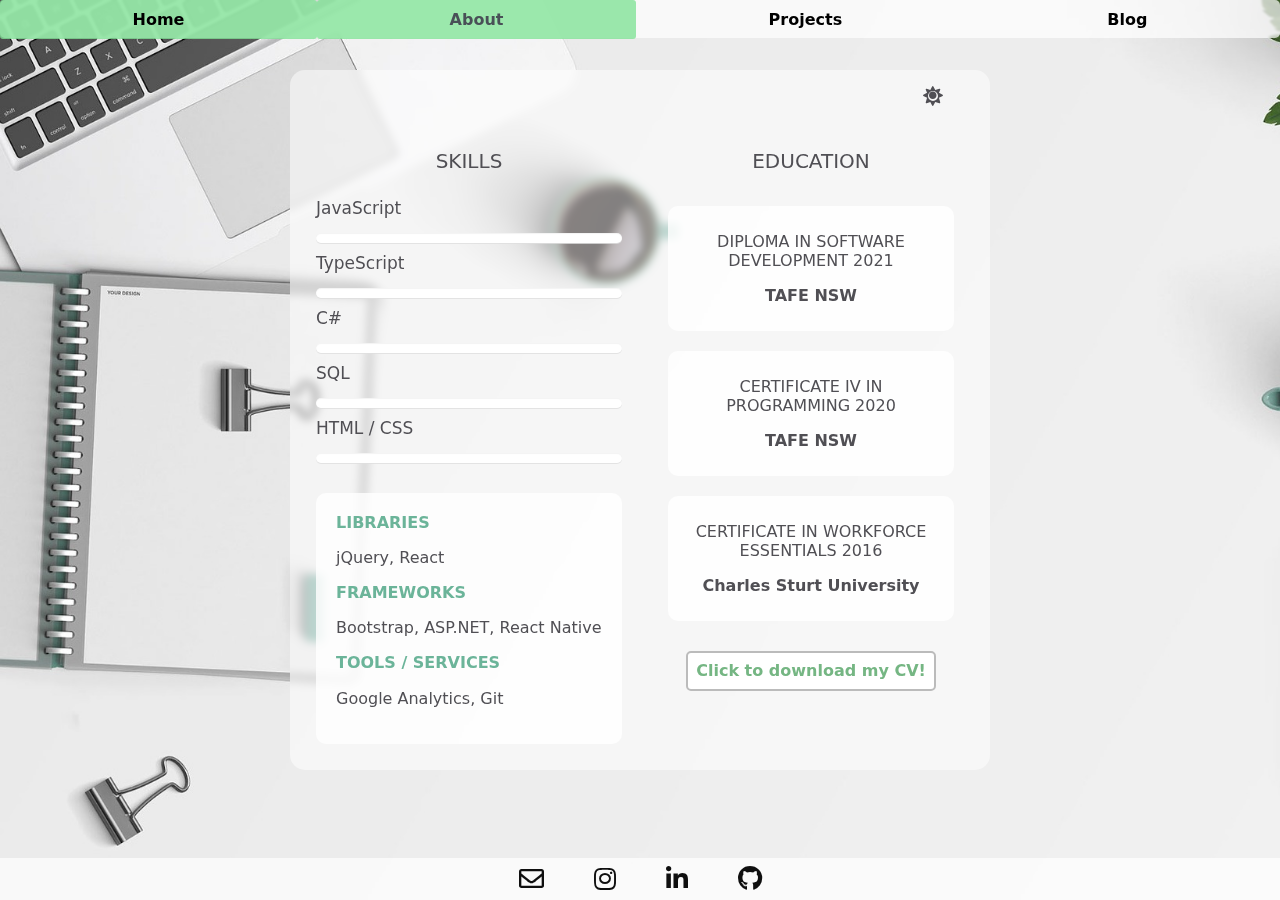
==== about.html @ f610f431 "Title change" ====
<!DOCTYPE html>
<html lang="en-au">

<head>
    <meta charset="utf-8" />
    <meta name="viewport" content="width=device-width, initial-scale=1.0" />
    <title>Lachelle Pavlovic | About</title>
    <link rel="icon" type="image/svg" href="./images/code_html_link_share_icon.svg">
    <link rel="canonical" href="https://lachelle-anne.com/about.html">
    <meta name="referrer" content="none-when-downgrade">
    <link rel="stylesheet" href="https://cdnjs.cloudflare.com/ajax/libs/font-awesome/5.10.2/css/all.min.css" />
    <link href="styles.css?v=31" rel="stylesheet" />

    <!-- Global site tag (gtag.js) - Google Analytics -->
    <script async src="https://www.googletagmanager.com/gtag/js?id=UA-203236141-1"></script>
    <script>
        window.dataLayer = window.dataLayer || [];
        function gtag() { dataLayer.push(arguments); }
        gtag('js', new Date());

        gtag('config', 'UA-203236141-1');
    </script>
</head>

<body>
    <header>
        <div class="navigation">
            <nav>
                <ul class="nav nav-tabs nav-fill">
                    <li class="nav-item">
                        <a class="nav-link" href="index.html">Home</a>
                    </li>
                    <li class="nav-item">
                        <a class="nav-link active" href="about.html">About</a>
                    </li>
                    <li class="nav-item">
                        <a class="nav-link" href="projects.html">Projects</a>
                    </li>
                    <li class="nav-item">
                        <a class="nav-link" href="blog.html">Blog</a>
                    </li>
                </ul>
            </nav>
        </div>
    </header>
    <div class="container">
        <!-- Dark Mode Switch -->
        <div class="theme-switch-wrapper">
            <label class="theme-switch">
                <input type="checkbox">
                <span id="toggle-icon">
                    <i class="fas fa-sun"></i>
                </span>
            </label>
        </div>
        <div class="column">
            <h5 class="subtitle text-center" style="padding: 15px;">SKILLS
            </h5>
            <div class="bar">
                <div class="info">
                    <span>JavaScript</span>
                </div>
                <div class="progress-line javascript">
                    <span></span>
                </div>
            </div>
            <div class="bar">
                <div class="info">
                    <span>TypeScript</span>
                </div>
                <div class="progress-line typescript">
                    <span></span>
                </div>
            </div>
            <div class="bar">
                <div class="info">
                    <span>C#</span>
                </div>
                <div class="progress-line c-sharp">
                    <span></span>
                </div>
            </div>
            <div class="bar">
                <div class="info">
                    <span>SQL</span>
                </div>
                <div class="progress-line sql">
                    <span></span>
                </div>
            </div>
            <div class="bar">
                <div class="info">
                    <span>HTML / CSS</span>
                </div>
                <div class="progress-line html-css">
                    <span></span>
                </div>
            </div>
            <div class="bubble" style="margin-top: 30px; padding: 20px;">
                <h6 class="skills-type">LIBRARIES</h6>
                <p class="skills">jQuery, React</p>
                <h6 class="skills-type">FRAMEWORKS</h6>
                <p class="skills">Bootstrap, ASP.NET, React Native</p>
                <h6 class="skills-type">TOOLS / SERVICES</h6>
                <p class="skills">Google Analytics, Git</p>
            </div>
        </div>
        <div class="column">
            <h5 class="subtitle text-center" style="padding: 15px;">EDUCATION
            </h5>
            <div class="education">
                <div class="bubble">
                    <p>DIPLOMA IN SOFTWARE DEVELOPMENT 2021</p>
                    <p><b>TAFE NSW</b></p>
                </div>
            </div>
            <div class="education">
                <div class="bubble">
                    <p>CERTIFICATE IV IN PROGRAMMING 2020</p>
                    <p><b>TAFE NSW</b></p>
                </div>
            </div>
            <div class="education">
                <div class="bubble">
                    <p>CERTIFICATE IN WORKFORCE ESSENTIALS 2016</p>
                    <p><b>Charles Sturt University</b></p>
                </div>
            </div>
            <a class="link" style="margin-top: 20px;" href="./documents/Resume-CV-Lachelle-Pavlovic.pdf" download>Click
                to
                download my CV!</a>
        </div>
    </div>
    <footer class="footer">
        <a title="Email" target="_blank" rel="noopener noreferrer" href="mailto:lachelle.anne@gmail.com"><i
                class="far fa-envelope footer-icon" alt="email"></i></a>
        <a title="Instagram" target="_blank" rel="noopener noreferrer" href="https://www.instagram.com/la_codes/"><i
                class="fab fa-instagram footer-icon" alt="instagram"></i></a>
        <a title="LinkedIn" target="_blank" rel="noopener noreferrer"
            href="https://www.linkedin.com/in/lachelle-anne/"><i class="fab fa-linkedin-in footer-icon"
                alt="linkedin"></i></a>
        <a title="GitHub" target="_blank" rel="noopener noreferrer" href="https://github.com/lachelle-anne"><i
                class="fab fa-github footer-icon" alt="github"></i></a>
    </footer>
    <script src="script.js"></script>
</body>

</html>
---- styles.css ----
﻿/* General Settings */

:root {
  /* Background */
  --bg-color: #ebebeb;
  --bg-position: top left;
  --bg-image: url("images/bg.jpg");
  /* Header / Footer */
  --text-nav-link: #000000;
  --nav-and-footer-bar: rgba(255, 255, 255, 0.7);
  --footer-icon: #0f0f0f;
  /* Containers */
  --content-container: rgba(255, 255, 255, 0.5);
  --link-container: #ffffff;
  --progress-line-box-color: #ffffff;
  --content-bubble-inner: rgba(255, 255, 255, 0.8);
  /* Text */
  --text: #504f54;
}

[data-theme="dark"] {
  /* Background */
  --bg-color: #09090b;
  --bg-position: top center;
  --bg-image: url("images/bg-dark.jpg");
  /* Header / Footer */
  --text-nav-link: #f0f0f0;
  --nav-and-footer-bar: rgba(37, 35, 35, 0.7);
  --footer-icon: rgb(240, 238, 238);
  /* Containers */
  --content-container: rgba(37, 35, 35, 0.5);
  --link-container: #252525;
  --progress-line-box-color: #161616;
  --content-bubble-inner: rgba(12, 12, 12, 0.6);
  /* Text */
  --text: #dad9e2;
}

/* Dark Mode Toggle */
.theme-switch-wrapper {
  grid-column: start/end;
  align-items: center;
  display: flex;
  margin-left: auto;
}

.theme-switch-wrapper {
  margin-right: 10px;
  font-size: 1rem;
}

.theme-switch {
  display: inline-block;
  height: 22px;
  position: relative;
  width: 41px;
}

.theme-switch input {
  display: none;
}

.fas {
  font-size: 20px;
  margin-right: 10px;
}

/* Body */

html {
  overflow-y: scroll;
  scroll-behavior: smooth;
}
body {
  --bs-font-sans-serif: system-ui, -apple-system, "Segoe UI", Roboto,
    "Helvetica Neue", Arial, "Noto Sans", "Liberation Sans", sans-serif,
    "Apple Color Emoji", "Segoe UI Emoji", "Segoe UI Symbol", "Noto Color Emoji";
  position: relative;
  background: no-repeat;
  background-image: var(--bg-image);
  background-attachment: fixed;
  background-size: cover;
  background-color: var(--bg-color);
  background-position: var(--bg-position);
  width: 100%;
  font-family: var(--bs-font-sans-serif);
  margin: 0;
}

/* Content Container */
.container {
  margin-top: 70px;
  margin-bottom: 75px;
  display: grid;
  grid-template-columns: [start] repeat(2, 1fr) [end];
  background-color: var(--content-container);
  backdrop-filter: blur(4px);
  -webkit-backdrop-filter: blur(4px);
  border-radius: 15px;
  color: var(--text);
  max-width: 700px;
  margin-left: auto;
  margin-right: auto;
  gap: 16px;
  padding: 16px;
}

/* Content Styling */

.heading-title {
  grid-column: start / end;
}
.text-center {
  text-align: center !important;
}
*,
*::before,
*::after {
  box-sizing: border-box;
}

h6,
.h6,
h5,
.h5,
h4,
.h4,
h3,
.h3,
h2,
.h2,
h1,
.h1 {
  margin-top: 0;
  margin-bottom: 0.5rem;
  font-weight: 500;
  line-height: 1.2;
}

h1,
.h1 {
  font-size: calc(1.375rem + 1.5vw);
}
h2,
.h2 {
  font-size: calc(1.325rem + 0.9vw);
}
h3,
.h3 {
  font-size: calc(1.3rem + 0.6vw);
}
h4,
.h4 {
  font-size: calc(1.275rem + 0.3vw);
}
h5,
.h5 {
  font-size: 1.25rem;
}
h6,
.h6 {
  font-size: 1rem;
}

/* Navigation Bar */

.navigation {
  position: fixed;
  top: 0;
  width: 100%;
  z-index: 1;
}
.nav {
  display: flex;
  flex-wrap: wrap;
  padding-left: 0;
  margin-bottom: 0;
  list-style: none;
  border-radius: 5px;
}
.nav-link {
  color: var(--text-nav-link);
  font-weight: bold;
  display: block;
  padding: 0.5rem 1rem;
  text-decoration: none;
  transition: color 0.15s ease-in-out, background-color 0.15s ease-in-out,
    border-color 0.15s ease-in-out;
}
.nav-tabs {
  background-color: var(--nav-and-footer-bar);
  backdrop-filter: blur(1px);
  -webkit-backdrop-filter: blur(1px);
}
.nav-tabs .nav-link {
  margin-bottom: -1px;
  background: none;
  border-radius: 3px;
  padding: 10px;
}

.nav-tabs .nav-link:hover,
.nav-tabs .nav-link:focus {
  border-color: #e9ecef #e9ecef #dee2e6;
  background-color: rgba(130, 226, 151, 0.8);
  isolation: isolate;
  border-radius: 3px;
}
.nav-link.disabled {
  color: #6c757d;
  pointer-events: none;
  cursor: default;
}
.nav-tabs .nav-link.active,
.nav-tabs .nav-item.show .nav-link {
  color: #495057;
  background-color: rgba(130, 226, 151, 0.8);
}
.nav-fill > .nav-link,
.nav-fill .nav-item {
  flex: 1 1 auto;
  text-align: center;
}

ul {
  margin-top: 0;
}

/* Footer Settings */

/* Footer */
.footer {
  display: flex;
  justify-content: center;
  position: fixed;
  bottom: 0;
  width: 100%;
  background-color: var(--nav-and-footer-bar);
  backdrop-filter: blur(1px);
  -webkit-backdrop-filter: blur(1px);
  padding: 8px;
}
.footer-icon {
  font-size: 25px;
  padding-left: 25px;
  padding-right: 25px;
  color: var(--footer-icon);
}
.footer-icon:hover {
  color: rgb(73, 190, 149);
}

/* Home Page */

.profile-image {
  border-radius: 120px;
  border: 2px solid lightgray;
  max-width: 250px;
  grid-column: start/end;
  margin-left: auto;
  margin-right: auto;
  display: block;
}
.welcome {
  margin-left: auto;
  margin-right: auto;
  display: block;
  align-self: center;
}
.paragraph {
  background-color: var(--content-bubble-inner);
  grid-column: start / end;
  padding: 0 18px;
  border-radius: 10px;
}

/* About Page */

.subtitle {
  padding-bottom: 20px;
}
.column {
  padding: 10px;
}

/* About Containers */
.education {
  padding: 10px;
  text-align: center;
}
.bubble {
  padding: 10px;
  border-radius: 10px;
  background-color: var(--content-bubble-inner);
}

.skills-type {
  color: rgb(107, 180, 153);
  font-weight: bold;
}
.skills {
  font-weight: 500;
}
/* Skill Bar */
.bar {
  margin: 10px 0;
}
.bar:first-child {
  margin-top: 0px;
}
.bar .info {
  margin-bottom: 15px;
}
.bar .info span {
  font-weight: 500;
  font-size: 17px;
  opacity: 1;
}
.bar .progress-line {
  height: 10px;
  width: 100%;
  background: var(--progress-line-box-color);
  position: relative;
  border-radius: 10px;
  box-shadow: inset 0 1px 1px rgba(0, 0, 0, 0.05),
    0 1px rgba(223, 223, 223, 0.8);
}
@keyframes animate {
  100% {
    transform: scaleX(1);
  }
}
.bar .progress-line span {
  height: 100%;
  position: absolute;
  border-radius: 10px;
  transform: scaleX(0);
  transform-origin: left;
  background: rgb(166, 227, 179);
  animation: animate 1.2s cubic-bezier(1, 0, 0.5, 1) forwards;
}
.bar .progress-line.html-css span {
  width: 60%;
}
.bar .progress-line.javascript span {
  width: 40%;
}
.bar .progress-line.c-sharp span {
  width: 40%;
}
.bar .progress-line.sql span {
  width: 40%;
}
.bar .progress-line.typescript span {
  width: 40%;
}

/* Project Page */

.project-subheading {
  grid-column: start/end;
}
.project {
  padding: 10px;
}
.project-link {
  text-decoration: none;
  color: #504f54;
}
.project-video {
  border-radius: 10px;
  background-color: rgba(255, 255, 255, 0.6);
  grid-column: start/end;
  margin-left: auto;
  margin-right: auto;
  max-width: 600px;
  min-width: 490px;
}
.project-github-icon {
  font-size: 30px;
}
.project-github-icon:hover {
  color: rgb(149, 206, 186);
}
.profile-link {
  color: #75b683;
  text-decoration: none;
  font-weight: bold;
  padding-left: 2px;
  padding-right: 2px;
}
.profile-link:hover {
  background-color: rgb(73, 190, 149);
  color: #f0f0f0;
  border-radius: 5px;
}

/* Blog Page */

/* Dropdown */
.collapsible {
  background-color: rgb(135, 207, 150);
  cursor: pointer;
  padding: 18px;
  grid-column: start/end;
  text-align: left;
  outline: none;
  border: none;
  border-radius: 10px;
  font-weight: 600;
}
.active,
.collapsible:hover {
  background-color: rgb(149, 206, 186);
}

.dropdown-icon {
  float: right;
  height: 18px;
  color: rgb(110, 110, 110);
}

/* Container */
.content {
  padding: 0 18px;
  display: none;
  grid-column: start/end;
  overflow: hidden;
  background-color: var(--content-bubble-inner);
  border-radius: 5px;
}
.link {
  border: 2px solid #bbb;
  border-radius: 5px;
  padding: 2px;
  background-color: var(--link-container);
  color: #75b683;
  font-weight: bold;
  line-height: 2;
  display: block;
  text-align: center;
  max-width: 250px;
  margin-left: auto;
  margin-right: auto;
  margin-top: 10px;
  text-decoration: none;
}
.link:hover {
  background-color: #75b683;
  color: #fff;
}

/* Blog Images */
.blog-image {
  border: 2px solid #bbb;
  border-radius: 5px;
  padding: 2px;
  display: block;
  margin-left: auto;
  margin-right: auto;
}
.square {
  max-width: 300px;
}
.long {
  max-width: 600px;
}
/* Media Heading Settings */
@media (min-width: 1200px) {
  h1,
  .h1 {
    font-size: 2.5rem;
  }
  h2,
  .h2 {
    font-size: 2rem;
  }
  h3,
  .h3 {
    font-size: 1.75rem;
  }
  h4,
  .h4 {
    font-size: 1.5rem;
  }
}

/* Media Settings - Large Tablet Portrait*/
@media screen and (max-width: 768px) {
  html {
    scroll-behavior: smooth;
  }
  body {
    background-size: auto;
  }
  .container {
    max-width: 560px;
    min-width: 460px;
  }
  .profile-image {
    max-width: 155px;
  }
  .navigation {
    padding: 0;
    font-size: 15px;
  }
  .long {
    max-width: 450px;
  }
  .square {
    max-width: 450px;
  }
  .education {
    grid-column: start/end;
  }
  .column {
    grid-column: start/end;
  }
  .project-video {
    max-width: 500px;
    min-width: 400px;
  }
  .progress-line span::after {
    animation: none;
  }
  .progress-line span::before {
    animation: none;
  }
}

/* Media Settings - Small Tablet Portrait*/
@media screen and (max-width: 600px) {
  .container {
    max-width: 450px;
    min-width: 380px;
  }
  .long {
    max-width: 370px;
  }
  .square {
    max-width: 370px;
  }
  .project-video {
    max-width: 380px;
    min-width: 300px;
  }
}

/* Media Settings - Mobile Landscape + Portrait */
@media screen and (max-width: 480px) {
  .container {
    max-width: 330px;
    min-width: 300px;
  }
  .profile-image {
    max-width: 120px;
  }
  .home-image-column {
    grid-column: start/end;
  }
  .welcome {
    grid-column: start/end;
    grid-row: 2;
    padding-top: 0px;
  }
  .column {
    padding: 0;
  }
  .long {
    max-width: 250px;
  }
  .square {
    max-width: 250px;
  }
  .project-video {
    max-width: 270px;
    min-width: 200px;
  }
}

/* Media Settings - Mobile Portrait */
@media screen and (max-width: 320px) {
  .container {
    max-width: 295px;
    min-width: 260px;
  }
  .long {
    max-width: 230px;
  }
  .square {
    max-width: 230px;
  }
  .project-video {
    max-width: 240px;
    min-width: 180px;
  }
}
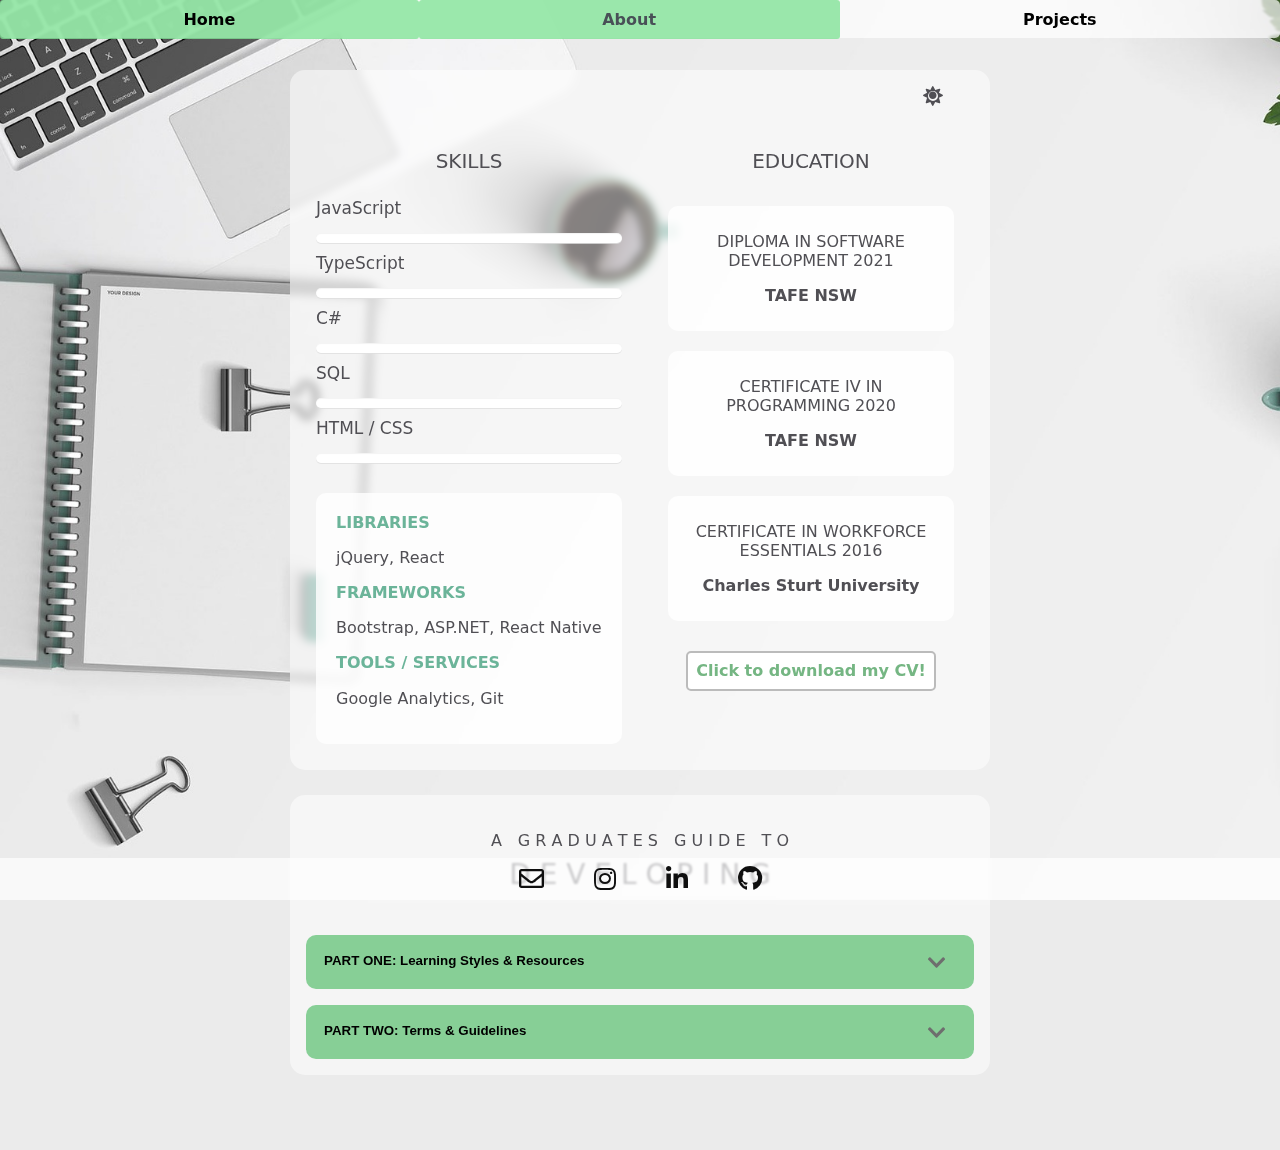
==== commit bd5c2d71: "Updated homepage + consdensed blog into about page" ====
--- a/about.html
+++ b/about.html
@@ -1,148 +1,346 @@
 <!DOCTYPE html>
 <html lang="en-au">
-
-<head>
+  <head>
     <meta charset="utf-8" />
     <meta name="viewport" content="width=device-width, initial-scale=1.0" />
     <title>Lachelle Pavlovic | About</title>
-    <link rel="icon" type="image/svg" href="./images/code_html_link_share_icon.svg">
-    <link rel="canonical" href="https://lachelle-anne.com/about.html">
-    <meta name="referrer" content="none-when-downgrade">
-    <link rel="stylesheet" href="https://cdnjs.cloudflare.com/ajax/libs/font-awesome/5.10.2/css/all.min.css" />
-    <link href="styles.css?v=31" rel="stylesheet" />
+    <link
+      rel="icon"
+      type="image/svg"
+      href="./images/code_html_link_share_icon.svg"
+    />
+    <link rel="canonical" href="https://lachelle-anne.com/about.html" />
+    <meta name="referrer" content="none-when-downgrade" />
+    <link
+      rel="stylesheet"
+      href="https://cdnjs.cloudflare.com/ajax/libs/font-awesome/5.10.2/css/all.min.css"
+    />
+    <link href="styles.css?v=32" rel="stylesheet" />
 
     <!-- Global site tag (gtag.js) - Google Analytics -->
-    <script async src="https://www.googletagmanager.com/gtag/js?id=UA-203236141-1"></script>
+    <script
+      async
+      src="https://www.googletagmanager.com/gtag/js?id=UA-203236141-1"
+    ></script>
     <script>
-        window.dataLayer = window.dataLayer || [];
-        function gtag() { dataLayer.push(arguments); }
-        gtag('js', new Date());
-
-        gtag('config', 'UA-203236141-1');
+      window.dataLayer = window.dataLayer || [];
+      function gtag() {
+        dataLayer.push(arguments);
+      }
+      gtag("js", new Date());
+
+      gtag("config", "UA-203236141-1");
     </script>
-</head>
-
-<body>
+  </head>
+
+  <body>
     <header>
-        <div class="navigation">
-            <nav>
-                <ul class="nav nav-tabs nav-fill">
-                    <li class="nav-item">
-                        <a class="nav-link" href="index.html">Home</a>
-                    </li>
-                    <li class="nav-item">
-                        <a class="nav-link active" href="about.html">About</a>
-                    </li>
-                    <li class="nav-item">
-                        <a class="nav-link" href="projects.html">Projects</a>
-                    </li>
-                    <li class="nav-item">
-                        <a class="nav-link" href="blog.html">Blog</a>
-                    </li>
-                </ul>
-            </nav>
-        </div>
+      <div class="navigation">
+        <nav>
+          <ul class="nav nav-tabs nav-fill">
+            <li class="nav-item">
+              <a class="nav-link" href="index.html">Home</a>
+            </li>
+            <li class="nav-item">
+              <a class="nav-link active" href="about.html">About</a>
+            </li>
+            <li class="nav-item">
+              <a class="nav-link" href="projects.html">Projects</a>
+            </li>
+          </ul>
+        </nav>
+      </div>
     </header>
-    <div class="container">
-        <!-- Dark Mode Switch -->
-        <div class="theme-switch-wrapper">
-            <label class="theme-switch">
-                <input type="checkbox">
-                <span id="toggle-icon">
-                    <i class="fas fa-sun"></i>
-                </span>
-            </label>
-        </div>
-        <div class="column">
-            <h5 class="subtitle text-center" style="padding: 15px;">SKILLS
-            </h5>
-            <div class="bar">
-                <div class="info">
-                    <span>JavaScript</span>
-                </div>
-                <div class="progress-line javascript">
-                    <span></span>
-                </div>
-            </div>
-            <div class="bar">
-                <div class="info">
-                    <span>TypeScript</span>
-                </div>
-                <div class="progress-line typescript">
-                    <span></span>
-                </div>
-            </div>
-            <div class="bar">
-                <div class="info">
-                    <span>C#</span>
-                </div>
-                <div class="progress-line c-sharp">
-                    <span></span>
-                </div>
-            </div>
-            <div class="bar">
-                <div class="info">
-                    <span>SQL</span>
-                </div>
-                <div class="progress-line sql">
-                    <span></span>
-                </div>
-            </div>
-            <div class="bar">
-                <div class="info">
-                    <span>HTML / CSS</span>
-                </div>
-                <div class="progress-line html-css">
-                    <span></span>
-                </div>
-            </div>
-            <div class="bubble" style="margin-top: 30px; padding: 20px;">
-                <h6 class="skills-type">LIBRARIES</h6>
-                <p class="skills">jQuery, React</p>
-                <h6 class="skills-type">FRAMEWORKS</h6>
-                <p class="skills">Bootstrap, ASP.NET, React Native</p>
-                <h6 class="skills-type">TOOLS / SERVICES</h6>
-                <p class="skills">Google Analytics, Git</p>
-            </div>
-        </div>
-        <div class="column">
-            <h5 class="subtitle text-center" style="padding: 15px;">EDUCATION
-            </h5>
-            <div class="education">
-                <div class="bubble">
-                    <p>DIPLOMA IN SOFTWARE DEVELOPMENT 2021</p>
-                    <p><b>TAFE NSW</b></p>
-                </div>
-            </div>
-            <div class="education">
-                <div class="bubble">
-                    <p>CERTIFICATE IV IN PROGRAMMING 2020</p>
-                    <p><b>TAFE NSW</b></p>
-                </div>
-            </div>
-            <div class="education">
-                <div class="bubble">
-                    <p>CERTIFICATE IN WORKFORCE ESSENTIALS 2016</p>
-                    <p><b>Charles Sturt University</b></p>
-                </div>
-            </div>
-            <a class="link" style="margin-top: 20px;" href="./documents/Resume-CV-Lachelle-Pavlovic.pdf" download>Click
-                to
-                download my CV!</a>
-        </div>
+    <div class="container" style="margin-bottom: 25px">
+      <!-- Dark Mode Switch -->
+      <div class="theme-switch-wrapper">
+        <label class="theme-switch">
+          <input type="checkbox" />
+          <span id="toggle-icon">
+            <i class="fas fa-sun"></i>
+          </span>
+        </label>
+      </div>
+      <div class="column">
+        <h5 class="subtitle text-center" style="padding: 15px">SKILLS</h5>
+        <div class="bar">
+          <div class="info">
+            <span>JavaScript</span>
+          </div>
+          <div class="progress-line javascript">
+            <span></span>
+          </div>
+        </div>
+        <div class="bar">
+          <div class="info">
+            <span>TypeScript</span>
+          </div>
+          <div class="progress-line typescript">
+            <span></span>
+          </div>
+        </div>
+        <div class="bar">
+          <div class="info">
+            <span>C#</span>
+          </div>
+          <div class="progress-line c-sharp">
+            <span></span>
+          </div>
+        </div>
+        <div class="bar">
+          <div class="info">
+            <span>SQL</span>
+          </div>
+          <div class="progress-line sql">
+            <span></span>
+          </div>
+        </div>
+        <div class="bar">
+          <div class="info">
+            <span>HTML / CSS</span>
+          </div>
+          <div class="progress-line html-css">
+            <span></span>
+          </div>
+        </div>
+        <div class="bubble" style="margin-top: 30px; padding: 20px">
+          <h6 class="skills-type">LIBRARIES</h6>
+          <p class="skills">jQuery, React</p>
+          <h6 class="skills-type">FRAMEWORKS</h6>
+          <p class="skills">Bootstrap, ASP.NET, React Native</p>
+          <h6 class="skills-type">TOOLS / SERVICES</h6>
+          <p class="skills">Google Analytics, Git</p>
+        </div>
+      </div>
+      <div class="column">
+        <h5 class="subtitle text-center" style="padding: 15px">EDUCATION</h5>
+        <div class="education">
+          <div class="bubble">
+            <p>DIPLOMA IN SOFTWARE DEVELOPMENT 2021</p>
+            <p><b>TAFE NSW</b></p>
+          </div>
+        </div>
+        <div class="education">
+          <div class="bubble">
+            <p>CERTIFICATE IV IN PROGRAMMING 2020</p>
+            <p><b>TAFE NSW</b></p>
+          </div>
+        </div>
+        <div class="education">
+          <div class="bubble">
+            <p>CERTIFICATE IN WORKFORCE ESSENTIALS 2016</p>
+            <p><b>Charles Sturt University</b></p>
+          </div>
+        </div>
+        <a
+          class="link"
+          style="margin-top: 20px"
+          href="./documents/Resume-CV-Lachelle-Pavlovic.pdf"
+          download
+          >Click to download my CV!</a
+        >
+      </div>
+    </div>
+    <div class="container" style="margin-top: 25px">
+      <div class="heading-title">
+        <h6 class="text-center" style="padding-top: 20px">
+          A&emsp;G R A D U A T E S&emsp;G U I D E&emsp;T O
+        </h6>
+        <h3 class="text-center" style="padding-bottom: 20px">
+          D E V E L O P I N G
+        </h3>
+      </div>
+      <button type="button" class="collapsible">
+        PART ONE: Learning Styles & Resources<i
+          class="fas fa-chevron-down dropdown-icon"
+        ></i>
+      </button>
+      <div class="content">
+        <p>| By Lachelle Pavlovic | Sept 04, 2021 |</p>
+        <p>
+          When starting out, gaining access to educational content and
+          identifying resources appropriate to your level can often be tricky.
+        </p>
+        <p>
+          The first links available when searching ‘learn to code’ are listings
+          by larger companies offering fast-tracked courses, boot camps, classes
+          and subscriptions. The internet is vast, and search algorithms will
+          often bring up a more popular link based on rank rather than showing
+          the least complex result.
+        </p>
+        <img class="blog-image long" src="./images/blog/google-search.jpg" />
+        <p>So, where do you start?</p>
+        <p>
+          There are many different learning styles, but not all content caters
+          for these. First, identifying your learning styles is critical in
+          optimising your learning. This will enable you to build techniques to
+          better engage and understand the information given, not only aiding
+          you in your studies but equipping you with skills that can be utilised
+          within your career.
+        </p>
+        <img
+          class="blog-image square"
+          src="./images/blog/learning-styles.jpeg"
+        />
+        <p>
+          Instances of courses and video tutorials are easily accessible, but it
+          can be challenging to source information relevant to your level.
+          Starting with online code editors or interactive tutorial sections
+          that allow you to work with the code gives a more hands-on approach.
+          This will assist you in gaining a better understanding of what code is
+          and how changes within it affect the result.
+        </p>
+        <p>
+          One of the first recommendations I came across online when looking to
+          start was to come up with a simple project and choose a programming
+          language. This can definitely be a great incentive to begin learning
+          and work on your own passion project, but not all will start with this
+          direction. As you become more attuned to programming, you will find
+          that some project ideas may be too complex to begin with or may have a
+          more suitable language for that project type. In saying this, don't
+          let this deter you from trying and researching different projects to
+          start with!
+        </p>
+        <p>
+          A search of the most popular programming languages or a language
+          difficulty list is a great guide to commence learning. There are a few
+          websites that provide an easy-to-follow introduction to a range of
+          programming languages. At the end of this blog, I will list a few that
+          I find insightful and regularly use for guidance.
+        </p>
+        <img
+          class="blog-image square"
+          src="./images/blog/programming-languages-2021.jpg"
+        />
+        <p>
+          To encourage the most beneficial way of learning, start with a simple
+          project that has been covered well and use your resources as a guide
+          rather than following a video or tutorial. Not only will this assist
+          you in better understanding the code, you will feel more achieved in
+          knowing you figured it out - puzzles are your friends!
+        </p>
+        <p>
+          A solution can be implemented in many different ways and refined as
+          you learn more. Don’t let a challenge stop you from achieving
+          knowledge.
+        </p>
+        <p class="text-center">
+          <q
+            ><i
+              >You don't have to be great to start, but you have to start to be
+              great.</i
+            ></q
+          >
+        </p>
+        <p style="text-align: end">– Zig Ziglar</p>
+        <p>
+          <a
+            class="link"
+            target="_blank"
+            rel="noopener noreferrer"
+            href="https://www.w3schools.com/"
+            >w3schools</a
+          >
+          <a
+            class="link"
+            target="_blank"
+            rel="noopener noreferrer"
+            href="https://www.entityframeworktutorial.net/"
+            >EntityFrameworkTutorial</a
+          >
+          <a
+            class="link"
+            target="_blank"
+            rel="noopener noreferrer"
+            href="https://css-tricks.com/"
+            >CSS-Tricks</a
+          >
+          <a
+            class="link"
+            target="_blank"
+            rel="noopener noreferrer"
+            href="https://developer.mozilla.org/en-US/"
+            >MDN Web Docs</a
+          >
+          <a
+            class="link"
+            target="_blank"
+            rel="noopener noreferrer"
+            href="https://reactnative.dev/"
+            >React Native</a
+          >
+          <a
+            class="link"
+            target="_blank"
+            rel="noopener noreferrer"
+            href="https://www.tutorialspoint.com/tutorialslibrary.htm"
+            >tutorialspoint</a
+          >
+          <a
+            class="link"
+            target="_blank"
+            rel="noopener noreferrer"
+            href="https://www.tutorialsteacher.com/"
+            >TutorialsTeacher</a
+          >
+        </p>
+      </div>
+      <button type="button" class="collapsible">
+        PART TWO: Terms & Guidelines<i
+          class="fas fa-chevron-down dropdown-icon"
+        ></i>
+      </button>
+      <div class="content">
+        <p>| By Lachelle Pavlovic | COMING SOON! |</p>
+      </div>
+
+      <script>
+        var coll = document.getElementsByClassName("collapsible");
+        var i;
+
+        for (i = 0; i < coll.length; i++) {
+          coll[i].addEventListener("click", function () {
+            this.classList.toggle("active");
+            var content = this.nextElementSibling;
+            if (content.style.display === "block") {
+              content.style.display = "none";
+            } else {
+              content.style.display = "block";
+            }
+          });
+        }
+      </script>
     </div>
     <footer class="footer">
-        <a title="Email" target="_blank" rel="noopener noreferrer" href="mailto:lachelle.anne@gmail.com"><i
-                class="far fa-envelope footer-icon" alt="email"></i></a>
-        <a title="Instagram" target="_blank" rel="noopener noreferrer" href="https://www.instagram.com/la_codes/"><i
-                class="fab fa-instagram footer-icon" alt="instagram"></i></a>
-        <a title="LinkedIn" target="_blank" rel="noopener noreferrer"
-            href="https://www.linkedin.com/in/lachelle-anne/"><i class="fab fa-linkedin-in footer-icon"
-                alt="linkedin"></i></a>
-        <a title="GitHub" target="_blank" rel="noopener noreferrer" href="https://github.com/lachelle-anne"><i
-                class="fab fa-github footer-icon" alt="github"></i></a>
+      <a
+        title="Email"
+        target="_blank"
+        rel="noopener noreferrer"
+        href="mailto:lachelle.anne@gmail.com"
+        ><i class="far fa-envelope footer-icon" alt="email"></i
+      ></a>
+      <a
+        title="Instagram"
+        target="_blank"
+        rel="noopener noreferrer"
+        href="https://www.instagram.com/la_codes/"
+        ><i class="fab fa-instagram footer-icon" alt="instagram"></i
+      ></a>
+      <a
+        title="LinkedIn"
+        target="_blank"
+        rel="noopener noreferrer"
+        href="https://www.linkedin.com/in/lachelle-anne/"
+        ><i class="fab fa-linkedin-in footer-icon" alt="linkedin"></i
+      ></a>
+      <a
+        title="GitHub"
+        target="_blank"
+        rel="noopener noreferrer"
+        href="https://github.com/lachelle-anne"
+        ><i class="fab fa-github footer-icon" alt="github"></i
+      ></a>
     </footer>
     <script src="script.js"></script>
-</body>
-
-</html>+  </body>
+</html>
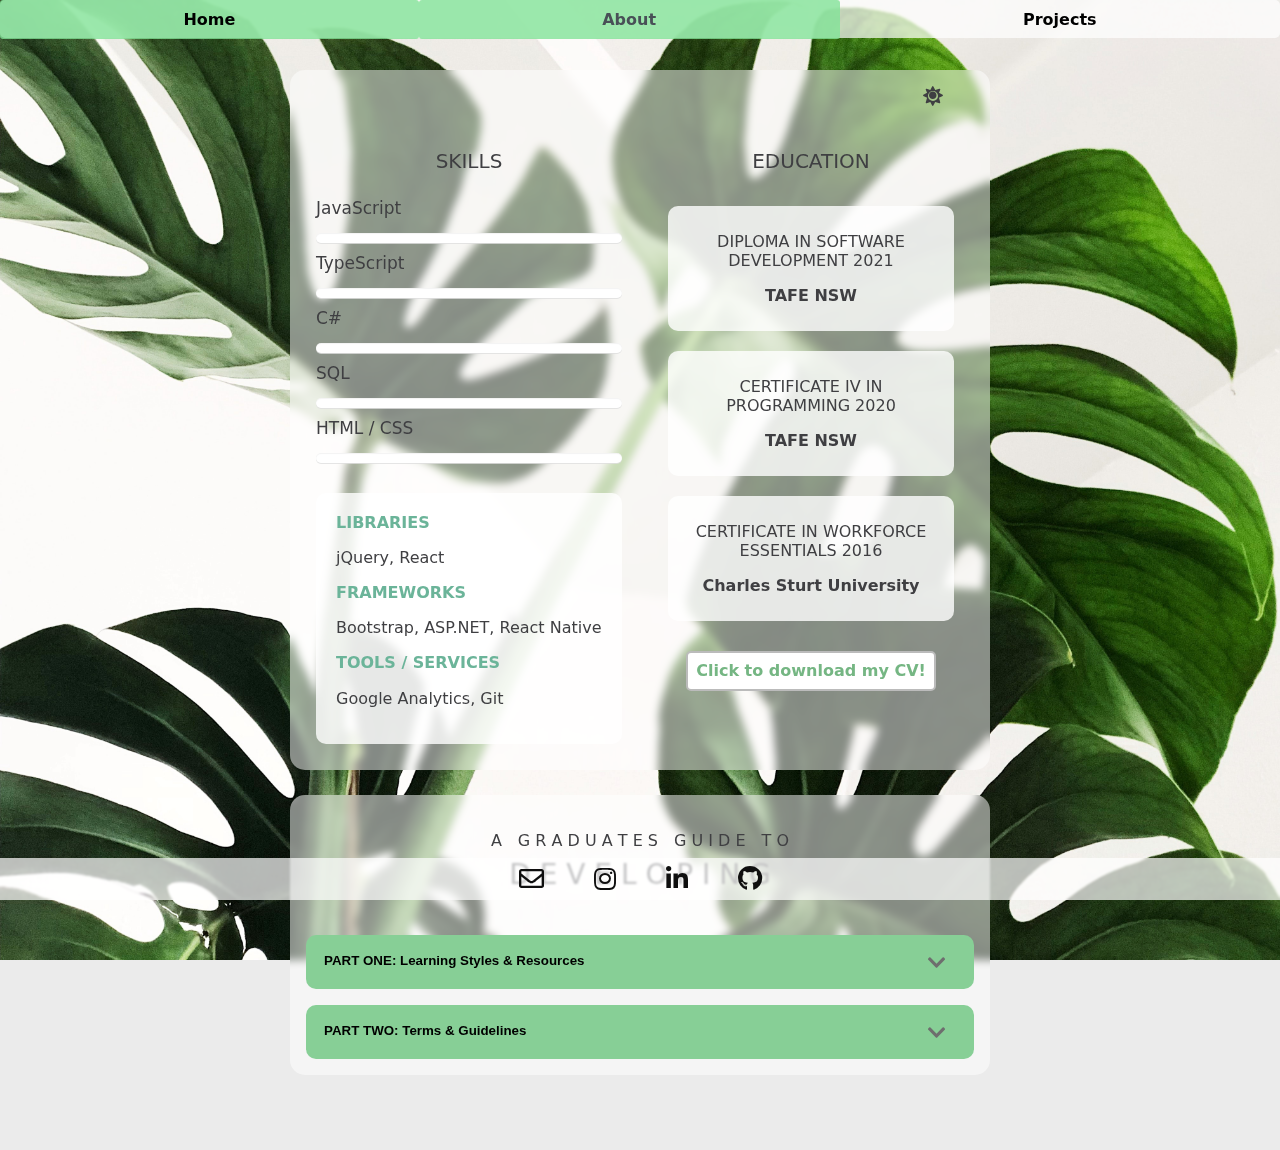
==== commit c9cbff0f: "background and css changes" ====
--- a/about.html
+++ b/about.html
@@ -15,7 +15,7 @@
       rel="stylesheet"
       href="https://cdnjs.cloudflare.com/ajax/libs/font-awesome/5.10.2/css/all.min.css"
     />
-    <link href="styles.css?v=32" rel="stylesheet" />
+    <link href="styles.css?v=33" rel="stylesheet" />
 
     <!-- Global site tag (gtag.js) - Google Analytics -->
     <script
--- a/styles.css
+++ b/styles.css
@@ -15,7 +15,7 @@
   --progress-line-box-color: #ffffff;
   --content-bubble-inner: rgba(255, 255, 255, 0.8);
   /* Text */
-  --text: #504f54;
+  --text: #3f3f42;
 }
 
 [data-theme="dark"] {
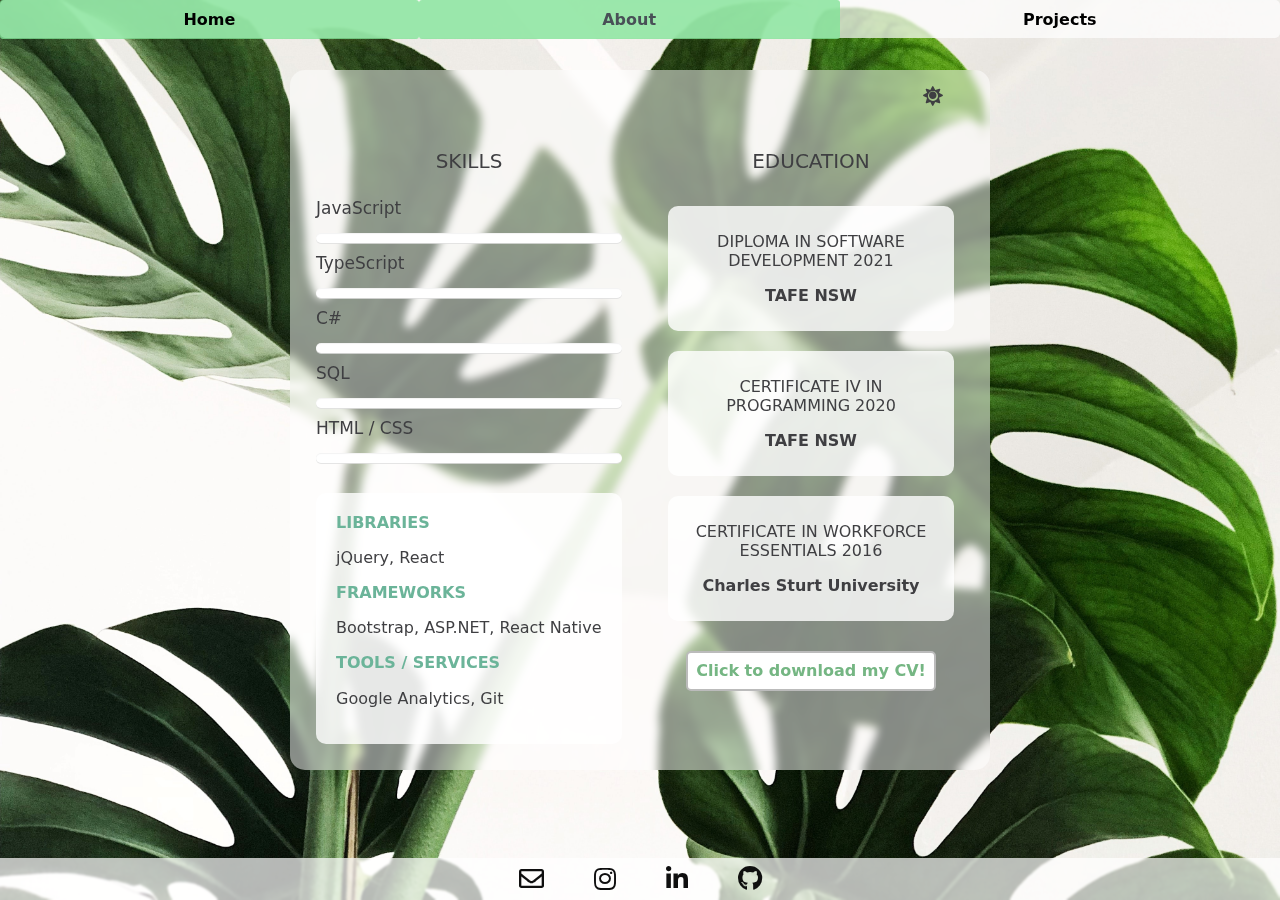
==== commit ca8625b5: "update project 2022" ====
--- a/about.html
+++ b/about.html
@@ -135,181 +135,11 @@
         <a
           class="link"
           style="margin-top: 20px"
-          href="./documents/Resume-CV-Lachelle-Pavlovic.pdf"
+          href="./documents/Lachelle_Pavlovic_Resume_CV.pdf"
           download
           >Click to download my CV!</a
         >
       </div>
-    </div>
-    <div class="container" style="margin-top: 25px">
-      <div class="heading-title">
-        <h6 class="text-center" style="padding-top: 20px">
-          A&emsp;G R A D U A T E S&emsp;G U I D E&emsp;T O
-        </h6>
-        <h3 class="text-center" style="padding-bottom: 20px">
-          D E V E L O P I N G
-        </h3>
-      </div>
-      <button type="button" class="collapsible">
-        PART ONE: Learning Styles & Resources<i
-          class="fas fa-chevron-down dropdown-icon"
-        ></i>
-      </button>
-      <div class="content">
-        <p>| By Lachelle Pavlovic | Sept 04, 2021 |</p>
-        <p>
-          When starting out, gaining access to educational content and
-          identifying resources appropriate to your level can often be tricky.
-        </p>
-        <p>
-          The first links available when searching ‘learn to code’ are listings
-          by larger companies offering fast-tracked courses, boot camps, classes
-          and subscriptions. The internet is vast, and search algorithms will
-          often bring up a more popular link based on rank rather than showing
-          the least complex result.
-        </p>
-        <img class="blog-image long" src="./images/blog/google-search.jpg" />
-        <p>So, where do you start?</p>
-        <p>
-          There are many different learning styles, but not all content caters
-          for these. First, identifying your learning styles is critical in
-          optimising your learning. This will enable you to build techniques to
-          better engage and understand the information given, not only aiding
-          you in your studies but equipping you with skills that can be utilised
-          within your career.
-        </p>
-        <img
-          class="blog-image square"
-          src="./images/blog/learning-styles.jpeg"
-        />
-        <p>
-          Instances of courses and video tutorials are easily accessible, but it
-          can be challenging to source information relevant to your level.
-          Starting with online code editors or interactive tutorial sections
-          that allow you to work with the code gives a more hands-on approach.
-          This will assist you in gaining a better understanding of what code is
-          and how changes within it affect the result.
-        </p>
-        <p>
-          One of the first recommendations I came across online when looking to
-          start was to come up with a simple project and choose a programming
-          language. This can definitely be a great incentive to begin learning
-          and work on your own passion project, but not all will start with this
-          direction. As you become more attuned to programming, you will find
-          that some project ideas may be too complex to begin with or may have a
-          more suitable language for that project type. In saying this, don't
-          let this deter you from trying and researching different projects to
-          start with!
-        </p>
-        <p>
-          A search of the most popular programming languages or a language
-          difficulty list is a great guide to commence learning. There are a few
-          websites that provide an easy-to-follow introduction to a range of
-          programming languages. At the end of this blog, I will list a few that
-          I find insightful and regularly use for guidance.
-        </p>
-        <img
-          class="blog-image square"
-          src="./images/blog/programming-languages-2021.jpg"
-        />
-        <p>
-          To encourage the most beneficial way of learning, start with a simple
-          project that has been covered well and use your resources as a guide
-          rather than following a video or tutorial. Not only will this assist
-          you in better understanding the code, you will feel more achieved in
-          knowing you figured it out - puzzles are your friends!
-        </p>
-        <p>
-          A solution can be implemented in many different ways and refined as
-          you learn more. Don’t let a challenge stop you from achieving
-          knowledge.
-        </p>
-        <p class="text-center">
-          <q
-            ><i
-              >You don't have to be great to start, but you have to start to be
-              great.</i
-            ></q
-          >
-        </p>
-        <p style="text-align: end">– Zig Ziglar</p>
-        <p>
-          <a
-            class="link"
-            target="_blank"
-            rel="noopener noreferrer"
-            href="https://www.w3schools.com/"
-            >w3schools</a
-          >
-          <a
-            class="link"
-            target="_blank"
-            rel="noopener noreferrer"
-            href="https://www.entityframeworktutorial.net/"
-            >EntityFrameworkTutorial</a
-          >
-          <a
-            class="link"
-            target="_blank"
-            rel="noopener noreferrer"
-            href="https://css-tricks.com/"
-            >CSS-Tricks</a
-          >
-          <a
-            class="link"
-            target="_blank"
-            rel="noopener noreferrer"
-            href="https://developer.mozilla.org/en-US/"
-            >MDN Web Docs</a
-          >
-          <a
-            class="link"
-            target="_blank"
-            rel="noopener noreferrer"
-            href="https://reactnative.dev/"
-            >React Native</a
-          >
-          <a
-            class="link"
-            target="_blank"
-            rel="noopener noreferrer"
-            href="https://www.tutorialspoint.com/tutorialslibrary.htm"
-            >tutorialspoint</a
-          >
-          <a
-            class="link"
-            target="_blank"
-            rel="noopener noreferrer"
-            href="https://www.tutorialsteacher.com/"
-            >TutorialsTeacher</a
-          >
-        </p>
-      </div>
-      <button type="button" class="collapsible">
-        PART TWO: Terms & Guidelines<i
-          class="fas fa-chevron-down dropdown-icon"
-        ></i>
-      </button>
-      <div class="content">
-        <p>| By Lachelle Pavlovic | COMING SOON! |</p>
-      </div>
-
-      <script>
-        var coll = document.getElementsByClassName("collapsible");
-        var i;
-
-        for (i = 0; i < coll.length; i++) {
-          coll[i].addEventListener("click", function () {
-            this.classList.toggle("active");
-            var content = this.nextElementSibling;
-            if (content.style.display === "block") {
-              content.style.display = "none";
-            } else {
-              content.style.display = "block";
-            }
-          });
-        }
-      </script>
     </div>
     <footer class="footer">
       <a
